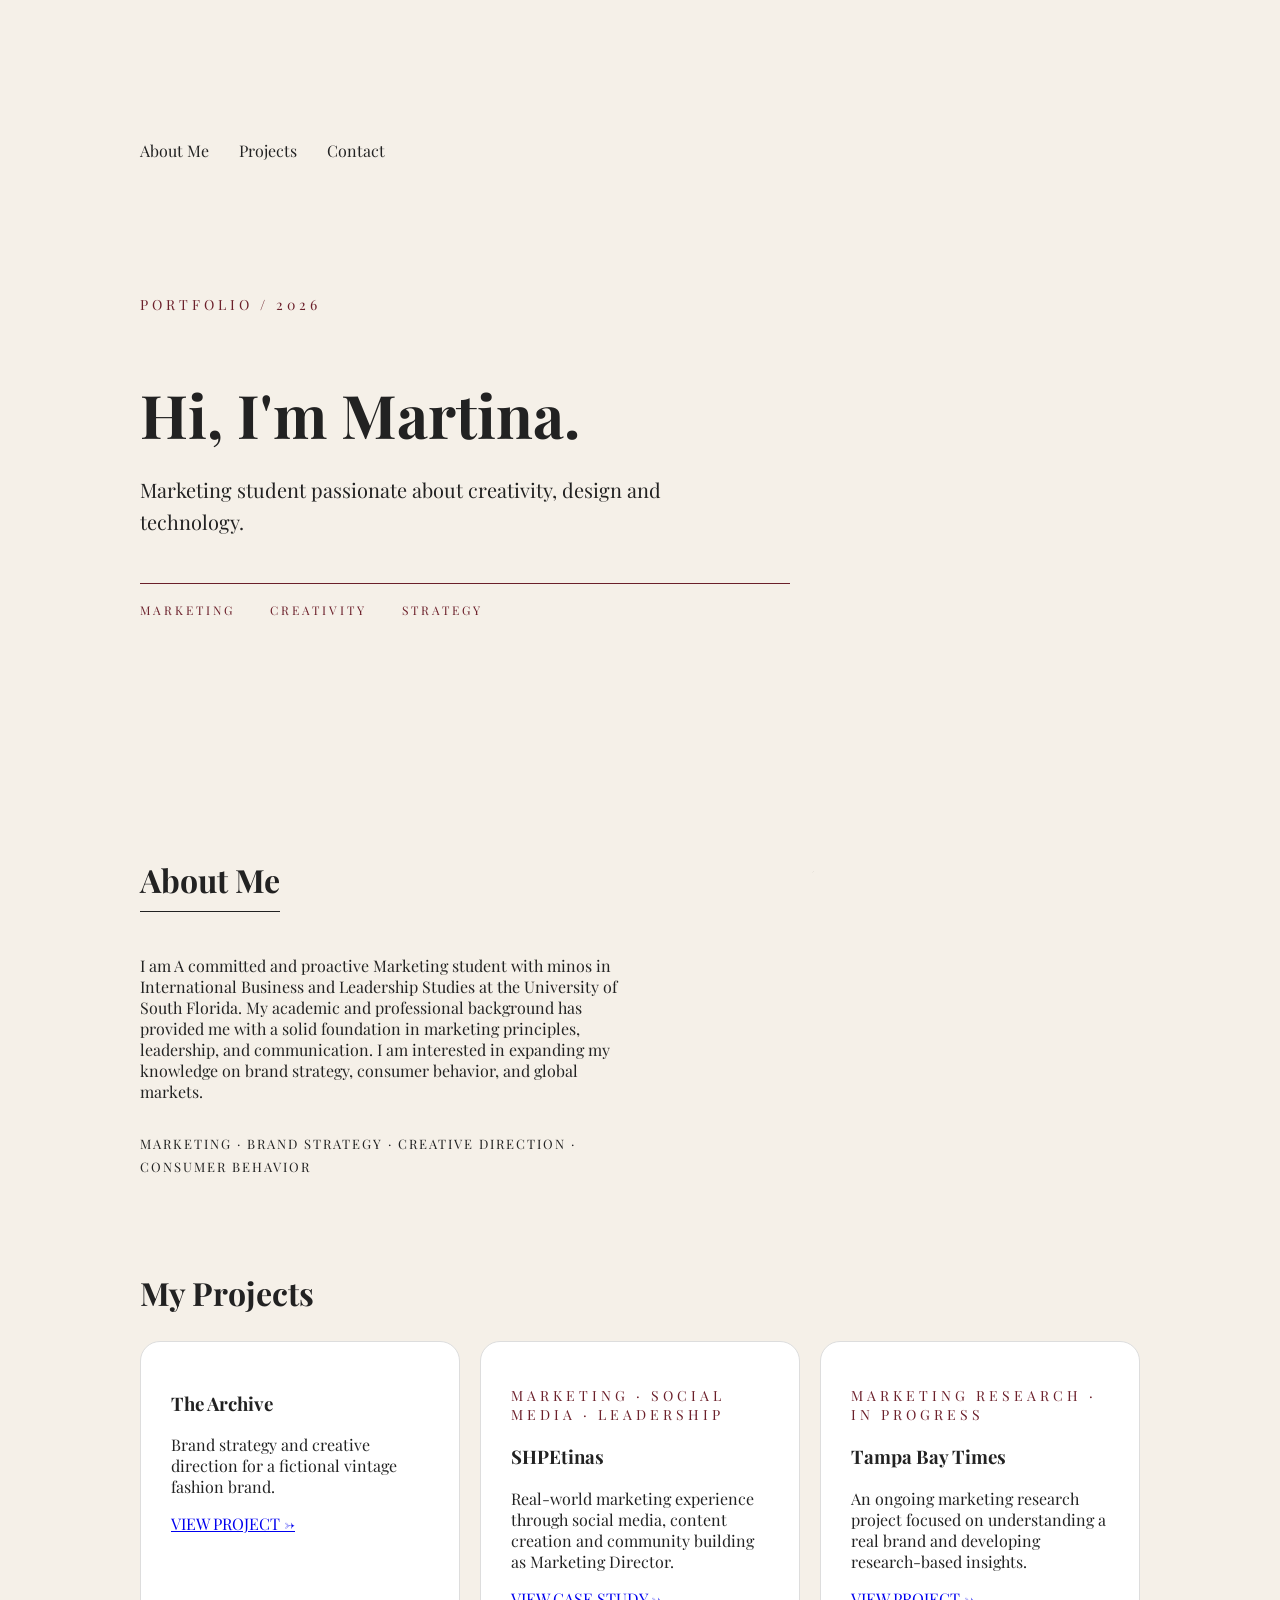
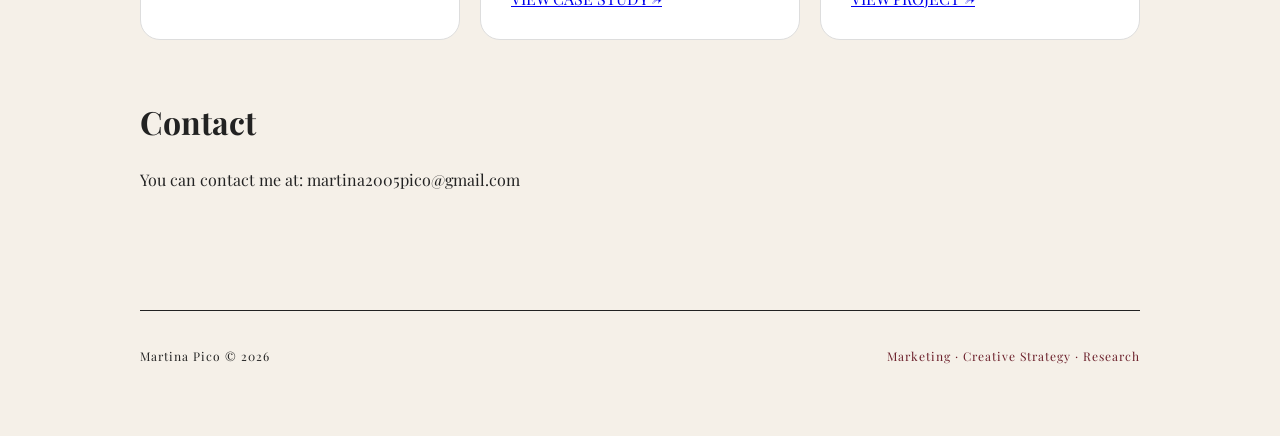
==== index.html @ ee820823 "Add files via upload" ====
<!DOCTYPE html>
<html>
     <head>
        <meta charset="UTF-8">
        <title>Portfolio</title>
        <link rel="stylesheet" href="style.css">
        <link href="https://fonts.googleapis.com/css2?family=Playfair+Display&display=swap" rel="stylesheet">
</head>
    </head> 
    <body>
        <section class="hero">
            <nav>
    <a href="#about">About Me</a>
    <a href="#projects">Projects</a>
    <a href="#contact">Contact</a>
</nav>
    <section class="hero">

    <p class="small-text">PORTFOLIO / 2026</p>

    <h1>Hi, I'm <span class="accent-text">Martina.</span></h1>

    <p class="intro">
        Marketing student passionate about creativity, design and technology.
    </p>

    <div class="hero-line">
        <span>MARKETING</span>
        <span>CREATIVITY</span>
        <span>STRATEGY</span>
    </div>

</section>
</section>
         <section id="about" class="about">
    
    <div class="about-text">
        <h2>About Me</h2>

        <p>
            I am A committed and proactive Marketing student with minos in International Business and Leadership Studies at the University of South Florida. My academic and professional background has provided me with a solid foundation in marketing principles, leadership, and communication. I am interested in expanding my knowledge on brand strategy, consumer behavior, and global markets.
        </p>
        <p class="about-focus">
    MARKETING &middot; BRAND STRATEGY &middot; CREATIVE DIRECTION &middot; CONSUMER BEHAVIOR
</p>
    </div>

    <img src="images/martina.jpg" alt="Martina" class="profile-photo">

</section>
         <h2 id="projects">My Projects</h2>

<div class="projects">

    <div class="project-card">
    <h3>The Archive</h3>

    <p>
        Brand strategy and creative direction for a
        fictional vintage fashion brand.
    </p>

    <a href="archive.html">VIEW PROJECT &rarr;</a>
</div>

    <div class="project-card">

    <p class="small-text">MARKETING · SOCIAL MEDIA · LEADERSHIP</p>

    <h3>SHPEtinas</h3>

    <p>
        Real-world marketing experience through social media,
        content creation and community building as Marketing Director.
    </p>

    <a href="shpetinas.html">VIEW CASE STUDY →</a>

</div>

   <div class="project-card">
    <p class="small-text">MARKETING RESEARCH &middot; IN PROGRESS</p>

    <h3>Tampa Bay Times</h3>

    <p>
        An ongoing marketing research project focused on
        understanding a real brand and developing research-based insights.
    </p>

    <a href="tampabaytimes.html">VIEW PROJECT &rarr;</a>
</div>

</div>

<h2 id="contact">Contact</h2>

<p>
    You can contact me at: martina2005pico@gmail.com
</p>
<footer>
    <p>Martina Pico © 2026</p>
    <p>Marketing · Creative Strategy · Research</p>
</footer>
    </body>
</html>
---- style.css ----
:root {
    --accent: #6B1F2A;
}
body {
    background-color: #f5f0e8;
    color: #222222;
    font-family: "Playfair Display", serif;
    max-width: 1000px;
    margin: 0 auto;
    padding: 60px 40px;
}

h1 {
    font-size: 60px;
    margin-bottom: 10px;
}

h2 {
    font-size: 32px;
    margin-top: 60px;
    white-space: nowrap;
}
.about h2 {
    border-bottom: 1px solid #222222;
    padding-bottom: 10px;
    display: inline-block;
}

.projects {
    display: flex;
    gap: 20px;
}

.project-card {
    background-color: white;
    padding: 30px;
    flex: 1;
    border-radius: 20px;
    border: 1px solid #dddddd;
    transition: transform 0.3s ease, box-shadow 0.3s ease;
}

.project-card:hover {
    transform: translateY(-8px);
    box-shadow: 0 10px 25px rgba(0, 0, 0, 0.08);
}

.project-card:hover {
    transform: translateY(-5px);
}
.hero {
    padding: 80px 0;
}

.small-text {
    font-size: 14px;
    letter-spacing: 4px;
    margin-bottom: 20px;
    color: var(--accent);
}

.intro {
    font-size: 20px;
    max-width: 600px;
    line-height: 1.6;
}
nav {
    display: flex;
    gap: 30px;
    margin-bottom: 40px;
}

nav a {
    color: #222222;
    text-decoration: none;
    font-size: 16px;
}

nav a:hover {
    text-decoration: underline;
}
nav {
    display: flex;
    gap: 30px;
    margin-bottom: 40px;
}

nav a {
    color: #222222;
    text-decoration: none;
    font-size: 16px;
}

nav a:hover {
    opacity: 0.5;
}
.about {
    display: flex;
    align-items: center;
    gap: 100px;
     padding: 20px 0;
}

.about-text {
    flex: 1;
    max-width: 500px;
}

.profile-photo {
    width: 280px;
    height: 280px;
    object-fit: cover;
    border-radius: 50%;
}
.project-page {
    padding: 80px 0;
    max-width: 800px;
    margin: 0 auto;
}

.project-page h1 {
    font-size: 64px;
    margin-bottom: 20px;
}

.project-intro {
    font-size: 22px;
    line-height: 1.6;
    margin-bottom: 80px;
}

.project-page h2 {
    margin-top: 70px;
    margin-bottom: 20px;
}

.project-page p {
    line-height: 1.7;
}

.project-details {
    display: grid;
    grid-template-columns: 1fr 1fr;
    gap: 30px;
}

.project-details div {
    background-color: white;
    padding: 25px;
    border-radius: 15px;
    border: 1px solid #dddddd;
}

.back-link {
    display: inline-block;
    margin-top: 80px;
    color: #222222;
    text-decoration: none;
}

.back-link:hover {
    opacity: 0.5;
}
.archive-image {
    width: 65%;
    border-radius: 20px;
    margin: 50px auto;
    display: block;
}
project-card a {
    display: inline-block;
    margin-top: 20px;
    color: var(--accent);
    text-decoration: none;
    font-size: 14px;
    letter-spacing: 1px;
}

.project-card a:hover {
    color: #222222;
}
.case-section {
    margin-top: 100px;
    padding-top: 20px;
}

.case-section .small-text {
    margin-bottom: 15px;
}

.case-section h2 {
    margin-top: 0;
    margin-bottom: 25px;
}

.case-section h3 {
    margin-top: 35px;
    margin-bottom: 10px;
}
.campaign-title {
    font-size: 48px;
    max-width: 700px;
    line-height: 1.1;
}

.campaign-subtitle {
    font-size: 24px;
    font-style: italic;
    margin-top: -10px;
}
.case-section .project-details {
    margin-top: 40px;
}

.case-section .project-details h3 {
    margin-top: 0;
}
.shpetinas-stats h3 {
    font-size: 36px;
    margin-bottom: 5px;
}

.shpetinas-stats p {
    margin-top: 0;
}
.shpetinas-image {
    width: 50%;
    border-radius: 20px;
    margin: 50px auto;
    display: block;
}
/* Tampa Bay Times Research Page */

.case-section > p {
    max-width: 700px;
}

.case-section .project-details {
    margin-top: 35px;
}

.case-section .project-details div {
    min-height: 120px;
}

.case-section .project-details h3 {
    font-size: 20px;
    line-height: 1.3;
}

.case-section strong {
    font-weight: 700;
}

.research-highlight {
    margin: 50px 0 0 0;
    padding: 40px;
    background-color: white;
    border: 1px solid #dddddd;
    border-radius: 20px;
}
.frequency-stats {
    display: grid;
    grid-template-columns: repeat(3, 1fr);
    gap: 30px;
    margin-top: 25px;
}

.research-highlight h3 {
    font-size: 18px;
    margin-top: 0;
    letter-spacing: 1px;
}

.research-number {
    font-size: 56px;
    margin: 10px 0;
    line-height: 1;
}

.research-label {
    font-size: 15px;
    margin-top: 10px;
}

.hypothesis-box {
    background-color: white;
    padding: 35px;
    border: 1px solid #dddddd;
    border-radius: 20px;
    margin-top: 30px;
}

.hypothesis-box h3 {
    font-size: 26px;
    margin-top: 0;
}

.variable-label {
    font-size: 12px;
    letter-spacing: 2px;
    text-transform: uppercase;
    margin-top: 25px;
    margin-bottom: 5px;
}

.research-status {
    border-top: 1px solid #222222;
    padding-top: 25px;
    margin-top: 40px;
}
.frequency-chart {
    margin-top: 50px;
}

.frequency-row {
    margin-bottom: 30px;
}

.frequency-label {
    display: flex;
    justify-content: space-between;
    margin-bottom: 8px;
    font-size: 14px;
}

.frequency-bar {
    width: 100%;
    height: 14px;
    background-color: #e3ddd3;
    border-radius: 20px;
    overflow: hidden;
}

.frequency-fill {
    height: 100%;
    background-color: #222222;
    border-radius: 20px;
}

.frequency-note {
    margin-top: 30px;
    font-size: 14px;
    font-style: italic;
}
.about-focus {
    margin-top: 30px;
    font-size: 13px;
    letter-spacing: 2px;
    line-height: 1.8;
}
.accent-text {
    color: #222222;
}

.hero-line {
    display: flex;
    gap: 35px;
    margin-top: 45px;
    padding-top: 18px;
    border-top: 1px solid var(--accent);
    max-width: 650px;
    color: var(--accent);
    font-size: 12px;
    letter-spacing: 3px;
}

.hero-line span {
    white-space: nowrap;
}
@media (max-width: 700px) {

    body {
        padding: 30px 20px;
    }

    nav {
        gap: 18px;
        flex-wrap: wrap;
    }

    nav a {
        font-size: 14px;
    }

    .hero {
        padding: 60px 0;
    }

    h1 {
        font-size: 42px;
        line-height: 1.1;
    }

    h2 {
        font-size: 28px;
        white-space: normal;
    }

    .intro {
        font-size: 18px;
    }

    .hero-line {
        gap: 15px;
        flex-wrap: wrap;
        font-size: 10px;
        letter-spacing: 2px;
    }

    .about {
        flex-direction: column;
        align-items: flex-start;
        gap: 35px;
    }

    .profile-photo {
        width: 180px;
        height: 180px;
    }

    .projects {
        flex-direction: column;
    }

    .project-card {
        width: auto;
    }

    .project-page {
        padding: 50px 0;
    }

    .project-page h1 {
        font-size: 44px;
    }

    .project-intro {
        font-size: 19px;
        margin-bottom: 50px;
    }

    .project-details {
        grid-template-columns: 1fr;
    }

    .archive-image {
        width: 100%;
    }

    .shpetinas-image {
        width: 100%;
    }

    .campaign-title {
        font-size: 38px;
    }

    .frequency-stats {
        grid-template-columns: 1fr;
        gap: 20px;
    }

    .research-highlight {
        padding: 25px;
    }
}
footer {
    margin-top: 120px;
    padding-top: 25px;
    border-top: 1px solid #222222;
    display: flex;
    justify-content: space-between;
    gap: 20px;
    font-size: 12px;
    letter-spacing: 1px;
}

footer p:last-child {
    color: var(--accent);
}

@media (max-width: 700px) {
    footer {
        flex-direction: column;
        gap: 5px;
        margin-top: 80px;
    }
}
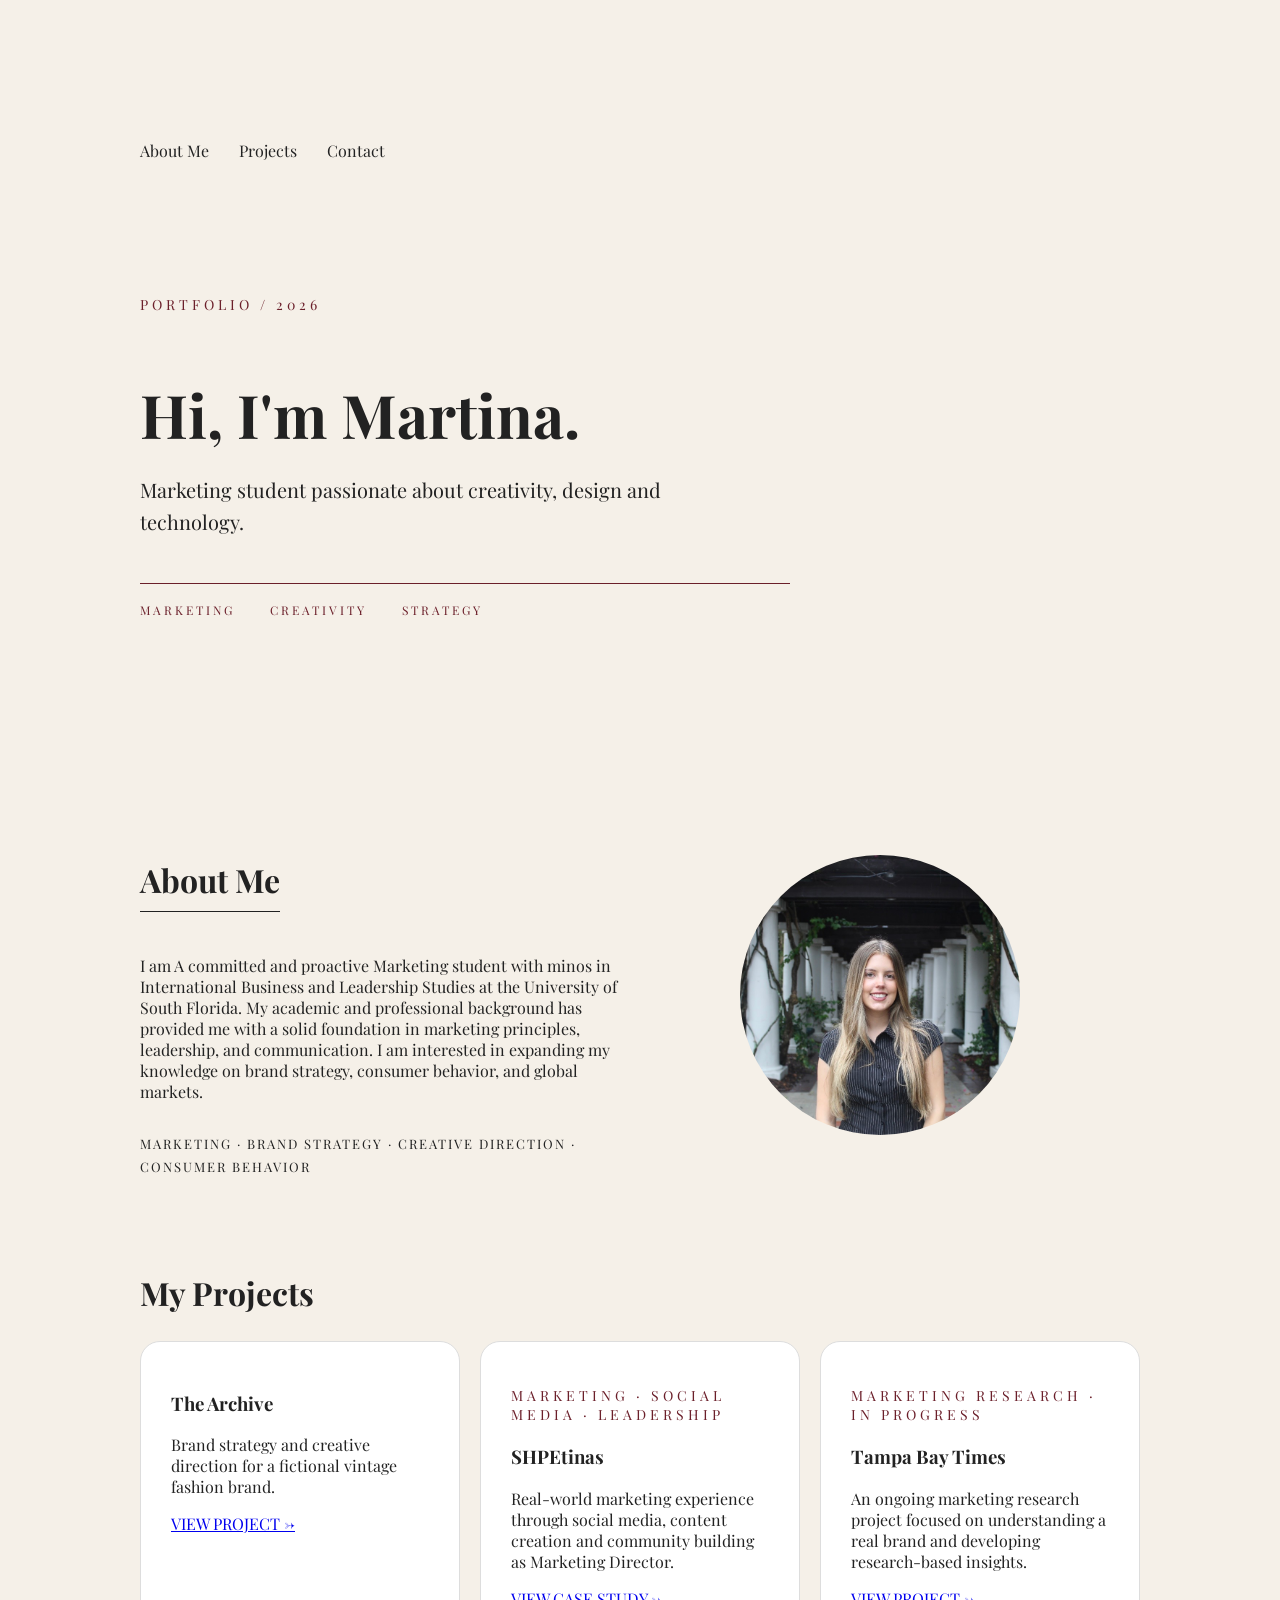
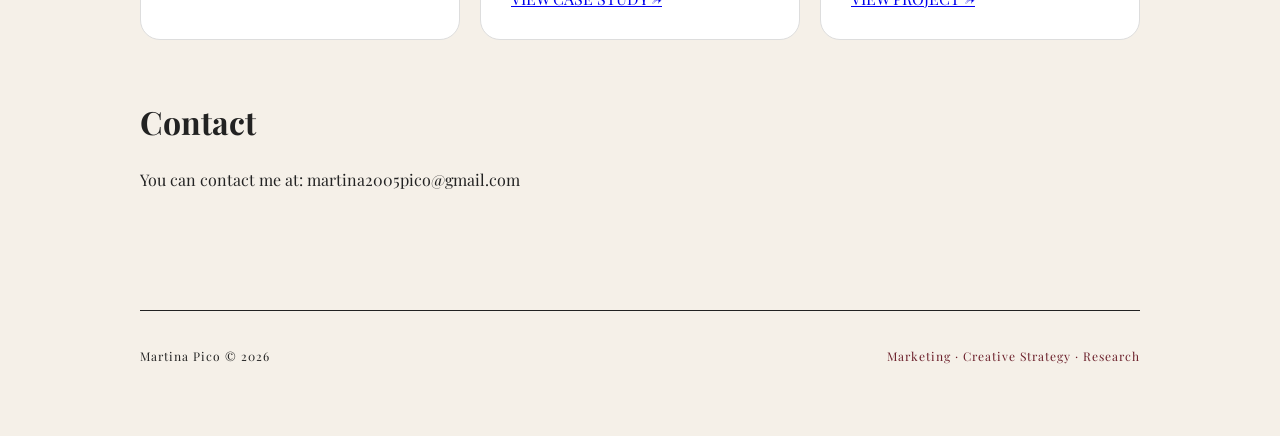
==== commit f5d6be71: "Update index.html" ====
--- a/index.html
+++ b/index.html
@@ -45,7 +45,7 @@
 </p>
     </div>
 
-    <img src="images/martina.jpg" alt="Martina" class="profile-photo">
+    <img src="martina.jpg" alt="Martina" class="profile-photo">
 
 </section>
          <h2 id="projects">My Projects</h2>
@@ -103,4 +103,4 @@
     <p>Marketing · Creative Strategy · Research</p>
 </footer>
     </body>
-</html>+</html>
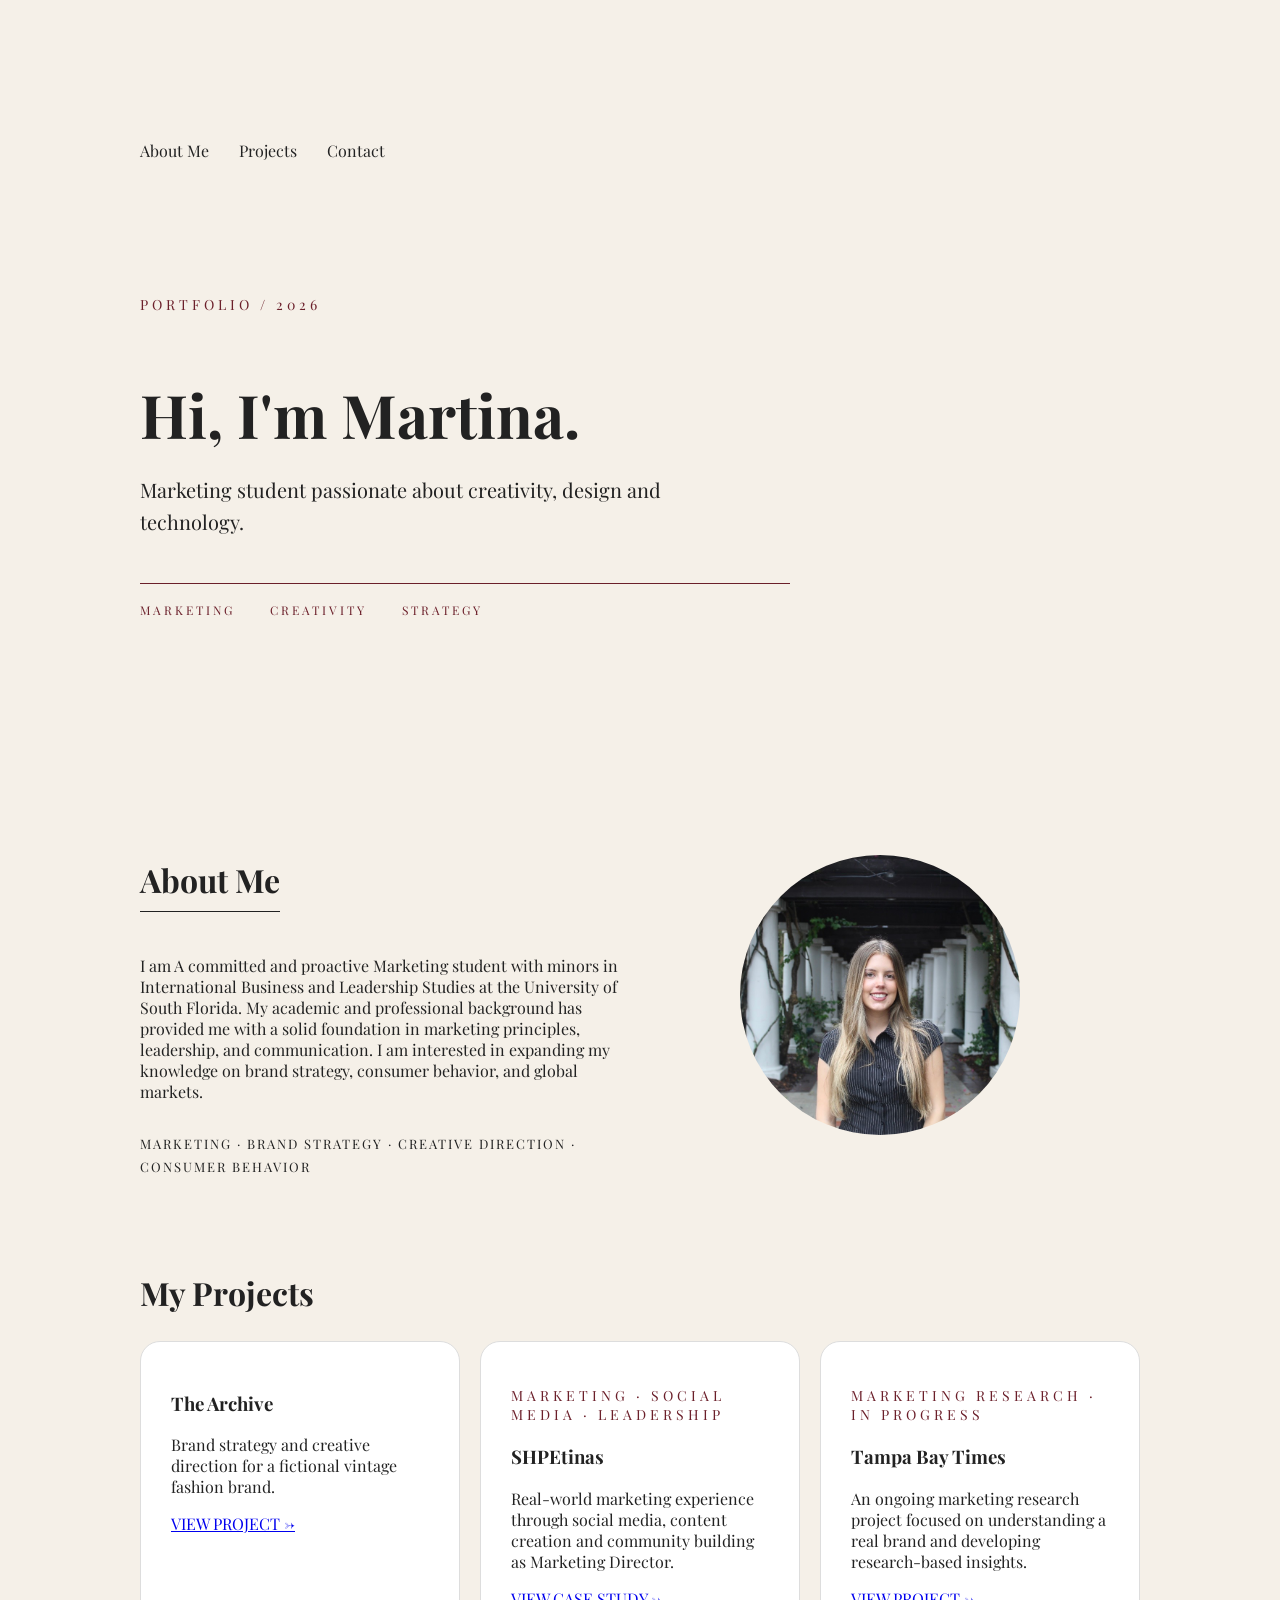
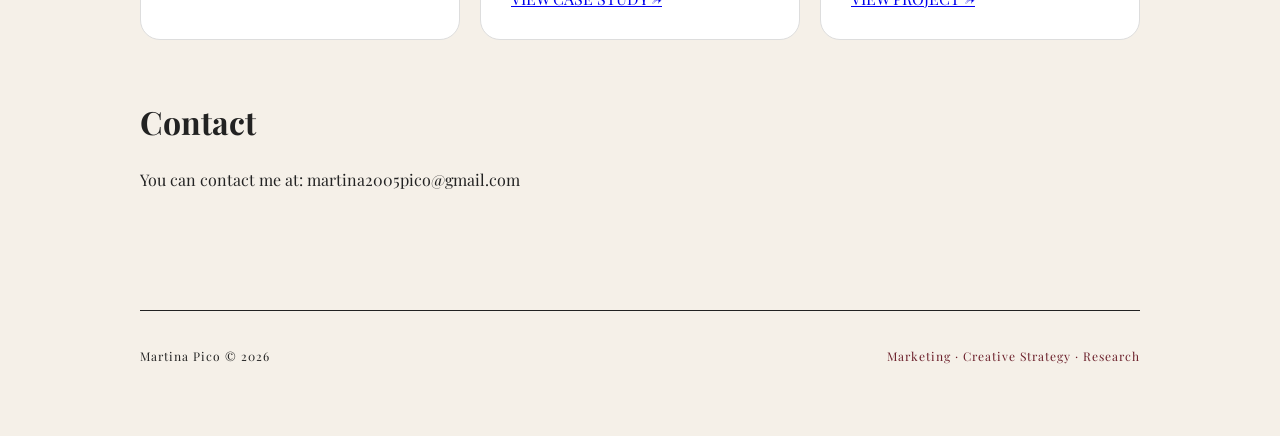
==== commit aef7dcea: "Update index.html" ====
--- a/index.html
+++ b/index.html
@@ -38,7 +38,7 @@
         <h2>About Me</h2>
 
         <p>
-            I am A committed and proactive Marketing student with minos in International Business and Leadership Studies at the University of South Florida. My academic and professional background has provided me with a solid foundation in marketing principles, leadership, and communication. I am interested in expanding my knowledge on brand strategy, consumer behavior, and global markets.
+            I am A committed and proactive Marketing student with minors in International Business and Leadership Studies at the University of South Florida. My academic and professional background has provided me with a solid foundation in marketing principles, leadership, and communication. I am interested in expanding my knowledge on brand strategy, consumer behavior, and global markets.
         </p>
         <p class="about-focus">
     MARKETING &middot; BRAND STRATEGY &middot; CREATIVE DIRECTION &middot; CONSUMER BEHAVIOR
